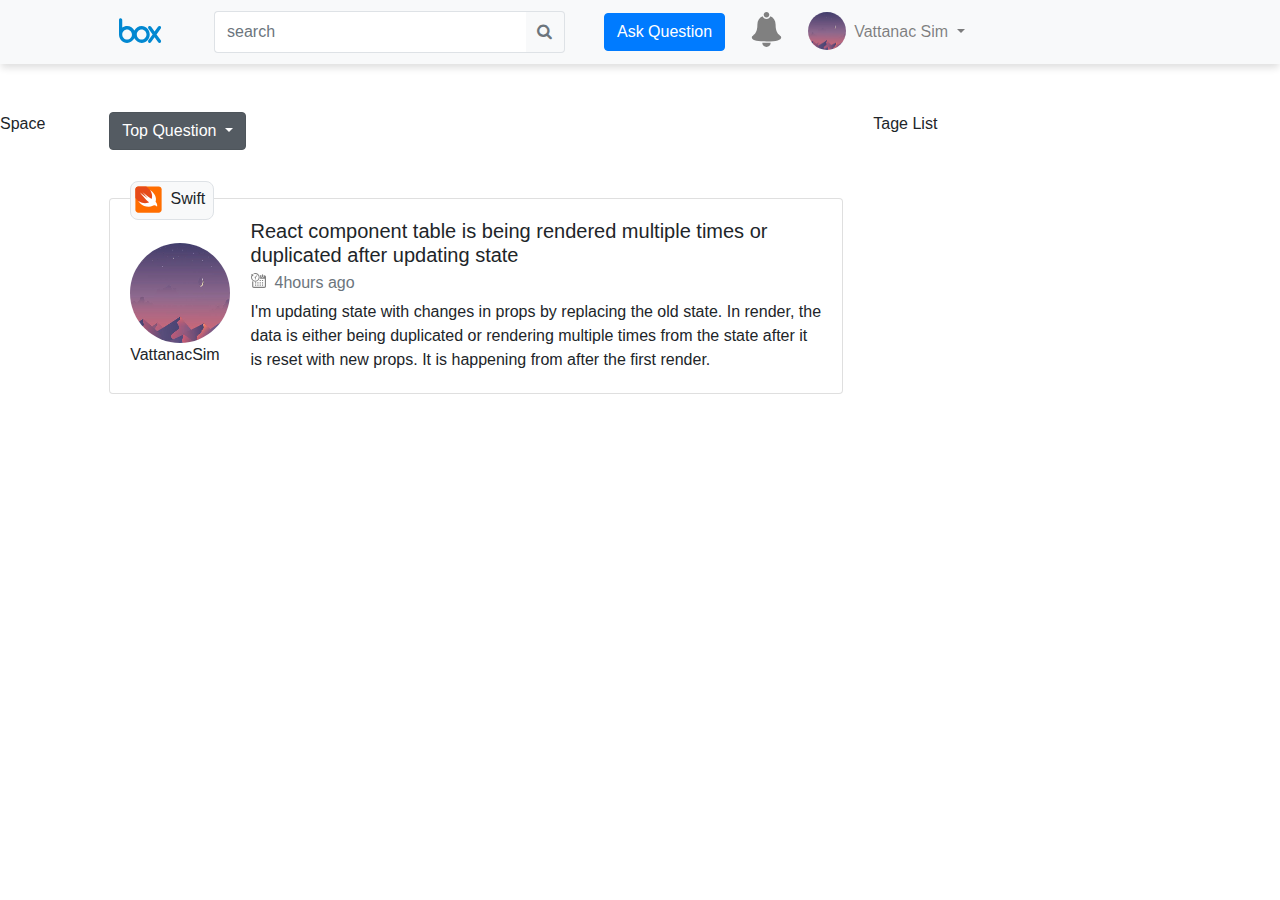
==== Html/index.html @ 42a47f4d "first commit" ====
<!DOCTYPE html>
<html lang="en">

<head>
    <meta charset="UTF-8" />
    <meta name="viewport" content="width=device-width, initial-scale=1.0" />
    <meta http-equiv="X-UA-Compatible" content="ie=edge" />
    <title>Document</title>

    <link rel="icon" href="../Resources/box.svg" />
    <link rel="stylesheet" href="https://cdnjs.cloudflare.com/ajax/libs/font-awesome/4.7.0/css/font-awesome.min.css">
    <link rel="stylesheet" href="https://use.fontawesome.com/releases/v5.6.3/css/all.css" integrity="sha384-UHRtZLI+pbxtHCWp1t77Bi1L4ZtiqrqD80Kn4Z8NTSRyMA2Fd33n5dQ8lWUE00s/"
        crossorigin="anonymous" />
    <link rel="stylesheet" href="../CSS/Homestyle.css">
    <link rel="stylesheet" href="https://maxcdn.bootstrapcdn.com/bootstrap/4.0.0/css/bootstrap.min.css" integrity="sha384-Gn5384xqQ1aoWXA+058RXPxPg6fy4IWvTNh0E263XmFcJlSAwiGgFAW/dAiS6JXm"
        crossorigin="anonymous" />
    <script src="https://code.jquery.com/jquery-3.2.1.slim.min.js" integrity="sha384-KJ3o2DKtIkvYIK3UENzmM7KCkRr/rE9/Qpg6aAZGJwFDMVNA/GpGFF93hXpG5KkN"
        crossorigin="anonymous"></script>
    <script src="https://cdnjs.cloudflare.com/ajax/libs/popper.js/1.12.9/umd/popper.min.js" integrity="sha384-ApNbgh9B+Y1QKtv3Rn7W3mgPxhU9K/ScQsAP7hUibX39j7fakFPskvXusvfa0b4Q"
        crossorigin="anonymous"></script>
    <script src="https://maxcdn.bootstrapcdn.com/bootstrap/4.0.0/js/bootstrap.min.js" integrity="sha384-JZR6Spejh4U02d8jOt6vLEHfe/JQGiRRSQQxSfFWpi1MquVdAyjUar5+76PVCmYl"
        crossorigin="anonymous"></script>
</head>

<body>
    <nav class="navbar navbar-expand-lg navbar-light bg-light">
        <button class="navbar-toggler" type="button" data-toggle="collapse" data-target="#navbarSupportedContent"
            aria-controls="navbarSupportedContent" aria-expanded="false" aria-label="Toggle navigation">
            <span class="navbar-toggler-icon"></span>
        </button>

        <div class="collapse navbar-collapse" id="navbarSupportedContent">

            <a href="#">
                <img src="../Resources/box.svg" alt="logo" style="margin-left: 100px;">
            </a>


            <div class="searchbar input-group col-md-4 ">
                <input class="form-control py-2 border-right-0 border" type="search" placeholder="search" id="example-search-input">
                <span class="input-group-append">
                    <button class=" btn btn-outline-secondary border-left-0 border" type="button">
                        <i class="fa fa-search"></i>
                    </button>
                </span>
            </div>


            <button type="button" class="askbtn btn btn-primary">Ask Question</button>

            <ul class="mynav navbar-nav mr-auto">
                <img class="ml-4" src="../Resources/bell.svg" style="width:35px;height:35px" alt="">
                <img class="ml-4" src="../Resources/profilepic.jpg" style="width:38px;height:38px;border-radius:50%"
                    alt="">
                <li class="nav-item dropdown ">
                    <a class="nav-link dropdown-toggle" href="#" id="navbarDropdown" role="button" data-toggle="dropdown"
                        aria-haspopup="true" aria-expanded="false">
                        Vattanac Sim
                    </a>
                    <div class="dropdown-menu" aria-labelledby="navbarDropdown">
                        <a class="dropdown-item" href="#">Profile</a>
                        <a class="dropdown-item" href="#">Setting</a>
                        <div class="dropdown-divider"></div>
                        <a class="dropdown-item" href="#">
                            LogOut &nbsp;<i class="fas fa-sign-out-alt" style="color:gray"></i>
                        </a>
                    </div>
                </li>

            </ul>
        </div>
    </nav>
    <!-- End Navbar -->

    <div class="row mt-5">
        <div class="col-md-1 col-12">Space</div>
        <div class="col-md-7 col-12 ml-3 ml-md-0">

            <!-- Start Dropdown -->
            <div class="dropdown show">
                <a class="btn btn-secondary dropdown-toggle" href="#" role="button" id="dropdownMenuLink" data-toggle="dropdown"
                    aria-haspopup="true" aria-expanded="false">
                    Top Question
                </a>

                <div class="dropdown-menu" aria-labelledby="dropdownMenuLink">
                    <a class="dropdown-item" href="#">Top Question</a>
                    <a class="dropdown-item" href="#">Top Vote</a>

                </div>
            </div>
            <!-- Start Dropdown -->

            <div>
                <!-- <img class="ml-4" src="../Resources/profilepic.jpg" style="width:38px;height:38px;border-radius:50%"
                    alt=""> -->
                <!-- start Card -->
                <div class="card mt-5" style="width: 100%">
                    <div class="card-body">
                            <div class="float-right border bg-light rounded" style="position: absolute; top:-18px;border-radius: 8px !important; ">
                                    <img src="../Resources/swift.svg" class="mr-0  col-12" style="width: 35px;padding-left: 0px;padding-right: 0px;" alt="">
                                    <label for="" class="pr-2 ">Swift</label>
                                </div>
                        <div class="row">
                            <div class="mt-4 userArea col-2">
                                <img class="qprofile" src="../Resources/profilepic.jpg" alt="">
                                <p class="qname text-xs-center">VattanacSim</p>
                            </div>

                            <div class="col-sm-10 col-md-10 col-12">
                                <h5 class="card-title">React component table is being rendered multiple times or
                                    duplicated after updating state</h5>
                                <div class="">
                                    <img class="test" src="../Resources/date.svg" style="width:15px;height:15px;" alt="">
                                    <h6 class="ml-4 card-subtitle mb-2 text-muted">4hours ago</h6>
                                </div>

                                <p class="card-text">I'm updating state with changes in props by replacing the old
                                    state. In render, the data is either being duplicated or rendering multiple times
                                    from the state after it is reset with new props. It is happening from after the
                                    first render.</p>
                            </div>

                        </div>
                    </div>
                </div>
                <!-- end Card -->


            </div>

        </div>
        <div class="col-md-4 col-12">Tage List</div>
    </div>
</body>

</html>
---- CSS/Homestyle.css ----
.searchbar{
  padding-left: 50px !important;
}
.qprofile, .qname{
  display: block;
  width:100px;
  height:100px;
  border-radius:50%;
  margin: auto;
}
.mynav img{
   margin-left: 25px; 
}
.qname{
  height: 30px !important;
}
.askbtn{
  margin-left: 24px;
}
.test{
  display: inline-block;
  float: left;
  clear: left;
}
@media(max-width:992px){
  .searchbar{
    padding-left: 0px !important;
  }
  .askbtn{
    margin-left: 0px !important;
    margin-top: 15px;
    /* padding-left: 0 !important ; */
  }
  .mynav img{
    margin-top: 15px;
  }
 
}
@media(max-widtth:375px){
 
}

.navbar {
  -webkit-box-shadow: 0px 5px 7px -1px rgb(224, 224, 224);
-moz-box-shadow: 0px 5px 7px -1px rgb(224, 224, 224);
box-shadow: 0px 5px 7px -1px rgb(224, 224, 224);
}
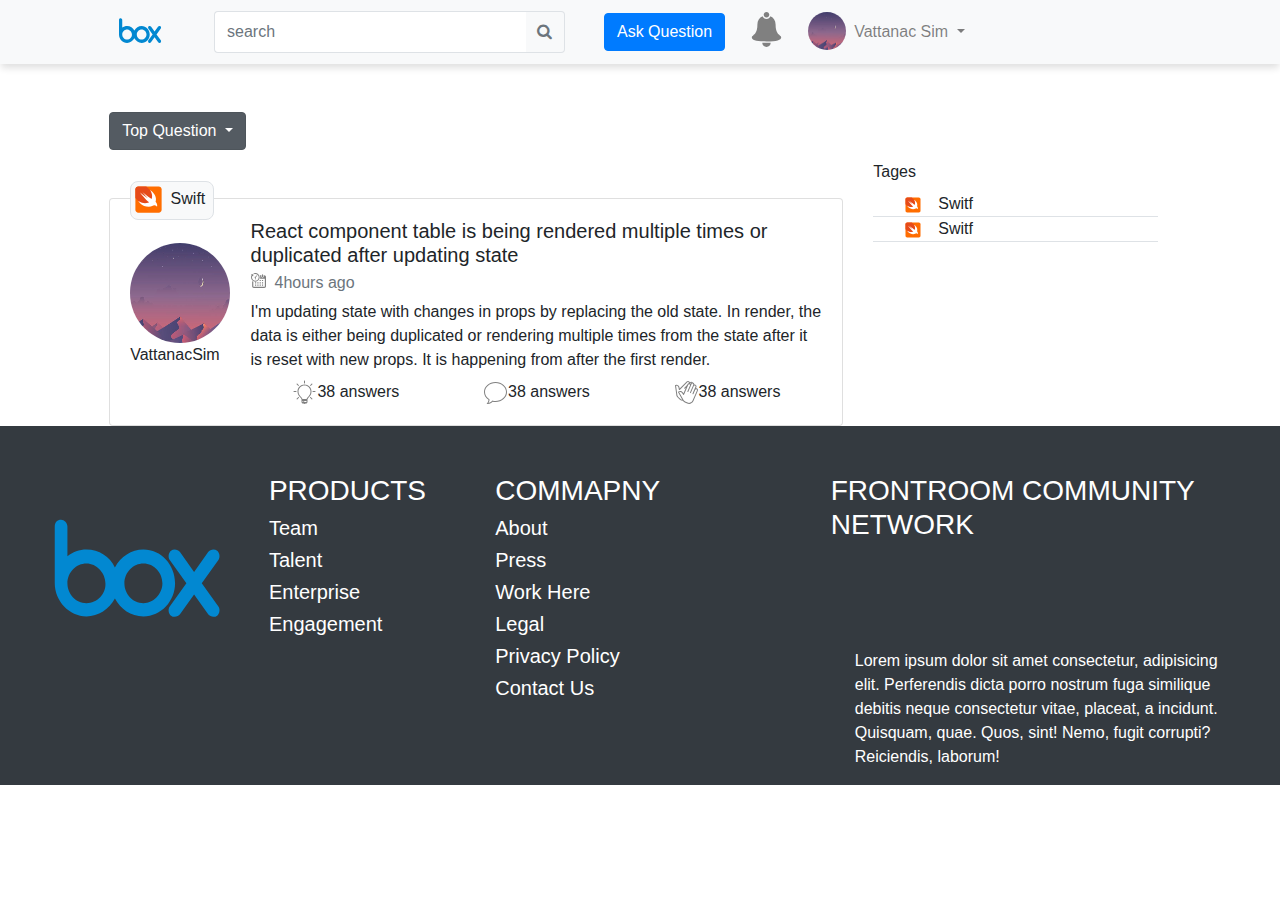
==== commit 0829df76: "update everything" ====
--- a/Html/index.html
+++ b/Html/index.html
@@ -73,8 +73,8 @@
     <!-- End Navbar -->
 
     <div class="row mt-5">
-        <div class="col-md-1 col-12">Space</div>
-        <div class="col-md-7 col-12 ml-3 ml-md-0">
+        <div class="col-md-1 col-12">&nbsp;</div>
+        <div class="col-md-7 col-12 ml-3  ml-md-0">
 
             <!-- Start Dropdown -->
             <div class="dropdown show">
@@ -97,10 +97,11 @@
                 <!-- start Card -->
                 <div class="card mt-5" style="width: 100%">
                     <div class="card-body">
-                            <div class="float-right border bg-light rounded" style="position: absolute; top:-18px;border-radius: 8px !important; ">
-                                    <img src="../Resources/swift.svg" class="mr-0  col-12" style="width: 35px;padding-left: 0px;padding-right: 0px;" alt="">
-                                    <label for="" class="pr-2 ">Swift</label>
-                                </div>
+                        <div class="float-right border bg-light rounded" style="position: absolute; top:-18px;border-radius: 8px !important; ">
+                            <img src="../Resources/swift.svg" class="mr-0  col-12" style="width: 35px;padding-left: 0px;padding-right: 0px;"
+                                alt="">
+                            <label for="" class="pr-2 ">Swift</label>
+                        </div>
                         <div class="row">
                             <div class="mt-4 userArea col-2">
                                 <img class="qprofile" src="../Resources/profilepic.jpg" alt="">
@@ -108,17 +109,33 @@
                             </div>
 
                             <div class="col-sm-10 col-md-10 col-12">
-                                <h5 class="card-title">React component table is being rendered multiple times or
-                                    duplicated after updating state</h5>
-                                <div class="">
-                                    <img class="test" src="../Resources/date.svg" style="width:15px;height:15px;" alt="">
-                                    <h6 class="ml-4 card-subtitle mb-2 text-muted">4hours ago</h6>
+
+                                <div>
+                                    <h5 class="card-title">React component table is being rendered multiple times or
+                                        duplicated after updating state</h5>
+                                    <div class="">
+                                        <img class="test" src="../Resources/date.svg" style="width:15px;height:15px;"
+                                            alt="">
+                                        <h6 class="ml-4 card-subtitle mb-2 text-muted">4hours ago</h6>
+                                    </div>
+
+                                    <p class="card-text">I'm updating state with changes in props by replacing the old
+                                        state. In render, the data is either being duplicated or rendering multiple
+                                        times
+                                        from the state after it is reset with new props. It is happening from after the
+                                        first render.</p>
                                 </div>
-
-                                <p class="card-text">I'm updating state with changes in props by replacing the old
-                                    state. In render, the data is either being duplicated or rendering multiple times
-                                    from the state after it is reset with new props. It is happening from after the
-                                    first render.</p>
+                                <div class="d-flex justify-content-around mt-2">
+                                    <span><img src="../Resources/answer.svg" style="width:25px;height:25px" alt="">38
+                                        answers</span>
+                                    <span><img src="../Resources/comment.svg" style="width:25px;height:25px" alt="">38
+                                        answers</span>
+                                    <span><img src="../Resources/vote.svg" style="width:25px;height:25px" alt="">38
+                                        answers</span>
+
+
+                                </div>
+
                             </div>
 
                         </div>
@@ -130,7 +147,65 @@
             </div>
 
         </div>
-        <div class="col-md-4 col-12">Tage List</div>
+        <!-- Start Tage -->
+        <div class="col-md-4 col-12 ">
+            <div class="mt-5 ">
+                <label for="">Tages</label>
+                <div class="border-bottom mr-5 col-12" style="width:70%">
+                    <img src="../Resources/swift.svg" class="col-12" style=" width: 50px;" alt="">Switf
+                </div>
+                <div class="border-bottom mr-5 col-12" style="width:70%">
+                    <img src="../Resources/swift.svg" class="col-12" style=" width: 50px;" alt="">Switf
+                </div>
+
+            </div>
+        </div>
+        <!-- End Tage -->
+
+        <!-- Start Footer -->
+
+       
+            <div class="col-12">
+                <div class="row bg-dark text-white pt-5 d-flex justify-content-center">
+                    <div class="col-md-2 mr-0 mt-sm-0 mt-5">
+
+                        <img src="../Resources/box.svg" style="width:100%" alt="image logo" class="navbar-brand mr-0 pr-0">
+
+                    </div>
+                    <div class="b col-md-2 ml-2">
+                        <h3>PRODUCTS</h3>
+                        <h5>Team</h5>
+                        <h5>Talent</h5>
+                        <h5>Enterprise</h5>
+                        <h5>Engagement</h5>
+                    </div>
+                    <div class="b col-md-3 ml-2">
+                        <h3>COMMAPNY</h3>
+                        <h5>About</h5>
+                        <h5>Press</h5>
+                        <h5>Work Here</h5>
+                        <h5>Legal</h5>
+                        <h5>Privacy Policy</h5>
+                        <h5>Contact Us</h5>
+                    </div>
+                    <div class="b col-md-4 ml-2">
+                        <h3>FRONTROOM COMMUNITY NETWORK</h3>
+                        <div class="pl-4">
+                            <i class="fab fa-facebook-square mr-3" style="font-size:50px"></i>
+                            <i class="fab fa-blogger  mr-3" style="font-size:50px"></i>
+                            <i class="fab fa-github  mr-3" style="font-size:50px"></i>
+                            <i class="fas fa-globe  mr-3" style="font-size:50px"></i>
+                            <i class="fab fa-youtube  mr-3" style="font-size:50px"></i>
+                        </div>
+                        <p class="pl-4 mt-4">Lorem ipsum dolor sit amet consectetur, adipisicing elit. Perferendis
+                            dicta porro nostrum fuga similique debitis neque consectetur vitae, placeat, a incidunt.
+                            Quisquam, quae. Quos, sint! Nemo, fugit corrupti? Reiciendis, laborum!</p>
+
+                    </div>
+                </div>
+            </div>
+     
+        <!-- End Footer -->
     </div>
 </body>
 
--- a/CSS/Homestyle.css
+++ b/CSS/Homestyle.css
@@ -1,3 +1,8 @@
+html, body {
+  max-width: 100%;
+  overflow-x: hidden;
+}
+
 .searchbar{
   padding-left: 50px !important;
 }
@@ -37,7 +42,7 @@
  
 }
 @media(max-widtth:375px){
- 
+  
 }
 
 .navbar {
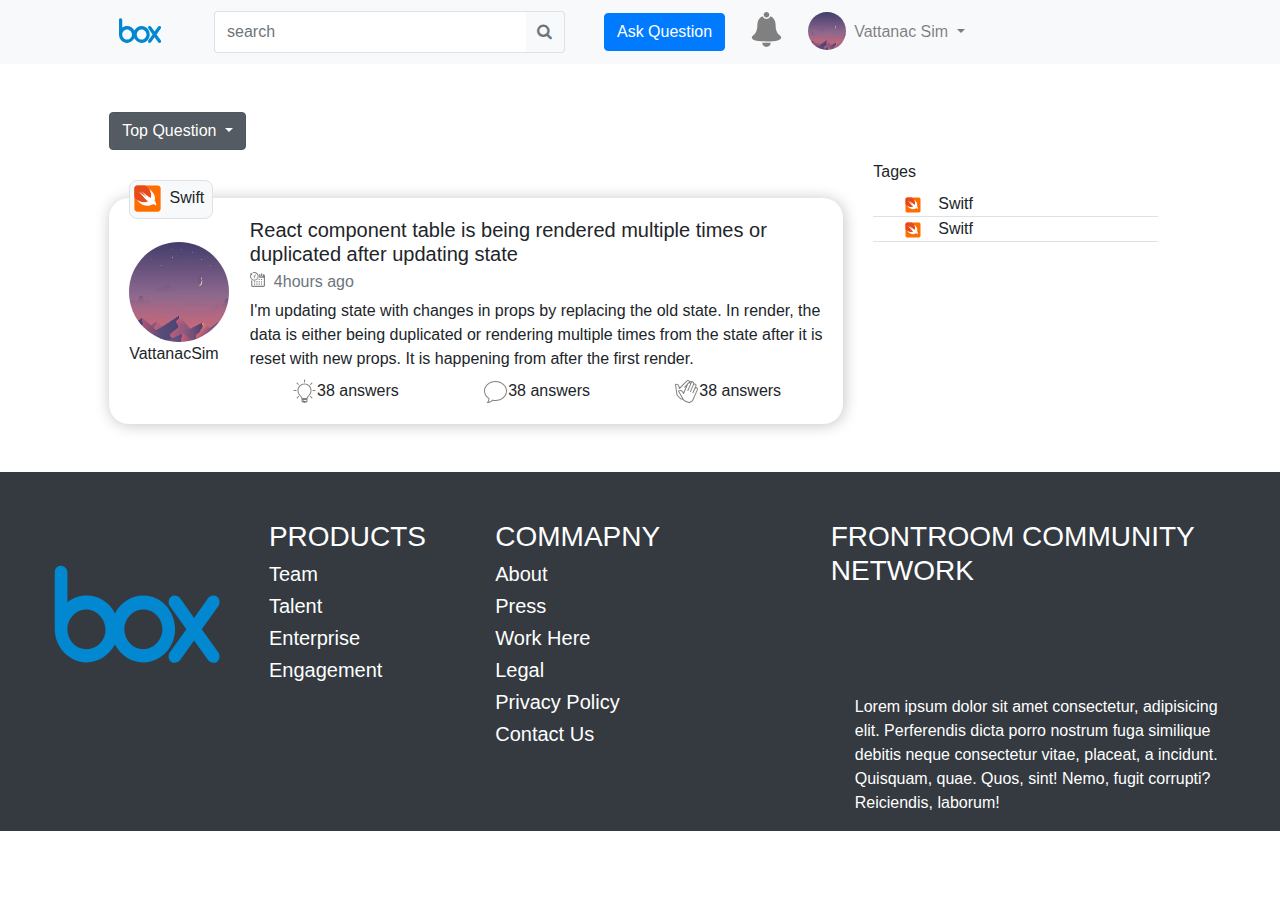
==== commit d8c7c416: "update card" ====
--- a/Html/index.html
+++ b/Html/index.html
@@ -94,8 +94,9 @@
             <div>
                 <!-- <img class="ml-4" src="../Resources/profilepic.jpg" style="width:38px;height:38px;border-radius:50%"
                     alt=""> -->
+
                 <!-- start Card -->
-                <div class="card mt-5" style="width: 100%">
+                <div class="mycard card mt-5" style="width: 100%">
                     <div class="card-body">
                         <div class="float-right border bg-light rounded" style="position: absolute; top:-18px;border-radius: 8px !important; ">
                             <img src="../Resources/swift.svg" class="mr-0  col-12" style="width: 35px;padding-left: 0px;padding-right: 0px;"
@@ -165,7 +166,7 @@
         <!-- Start Footer -->
 
        
-            <div class="col-12">
+            <div class="col-12 mt-5">
                 <div class="row bg-dark text-white pt-5 d-flex justify-content-center">
                     <div class="col-md-2 mr-0 mt-sm-0 mt-5">
 
--- a/CSS/Homestyle.css
+++ b/CSS/Homestyle.css
@@ -27,6 +27,10 @@
   float: left;
   clear: left;
 }
+.mycard{
+   border-radius: 20px !important;
+   border: none !important;
+}
 @media(max-width:992px){
   .searchbar{
     padding-left: 0px !important;
@@ -45,8 +49,15 @@
   
 }
 
-.navbar {
-  -webkit-box-shadow: 0px 5px 7px -1px rgb(224, 224, 224);
--moz-box-shadow: 0px 5px 7px -1px rgb(224, 224, 224);
-box-shadow: 0px 5px 7px -1px rgb(224, 224, 224);
+.navbar, {
+  -webkit-box-shadow: 2px 5px 7px -1px rgb(224, 224, 224) !important;
+-moz-box-shadow: 0px 5px 7px -1px rgb(224, 224, 224) !important;
+box-shadow: 0px 5px 7px -1px rgb(224, 224, 224) !important;
+
+}
+.mycard{
+  -webkit-box-shadow: 1px 1px 15px 0px rgba(196,196,196,1) !important;
+  -moz-box-shadow: 1px 1px 15px 0px rgba(196,196,196,1) !important;
+  box-shadow: 1px 1px 15px 0px rgba(196,196,196,1) !important;
+  
 }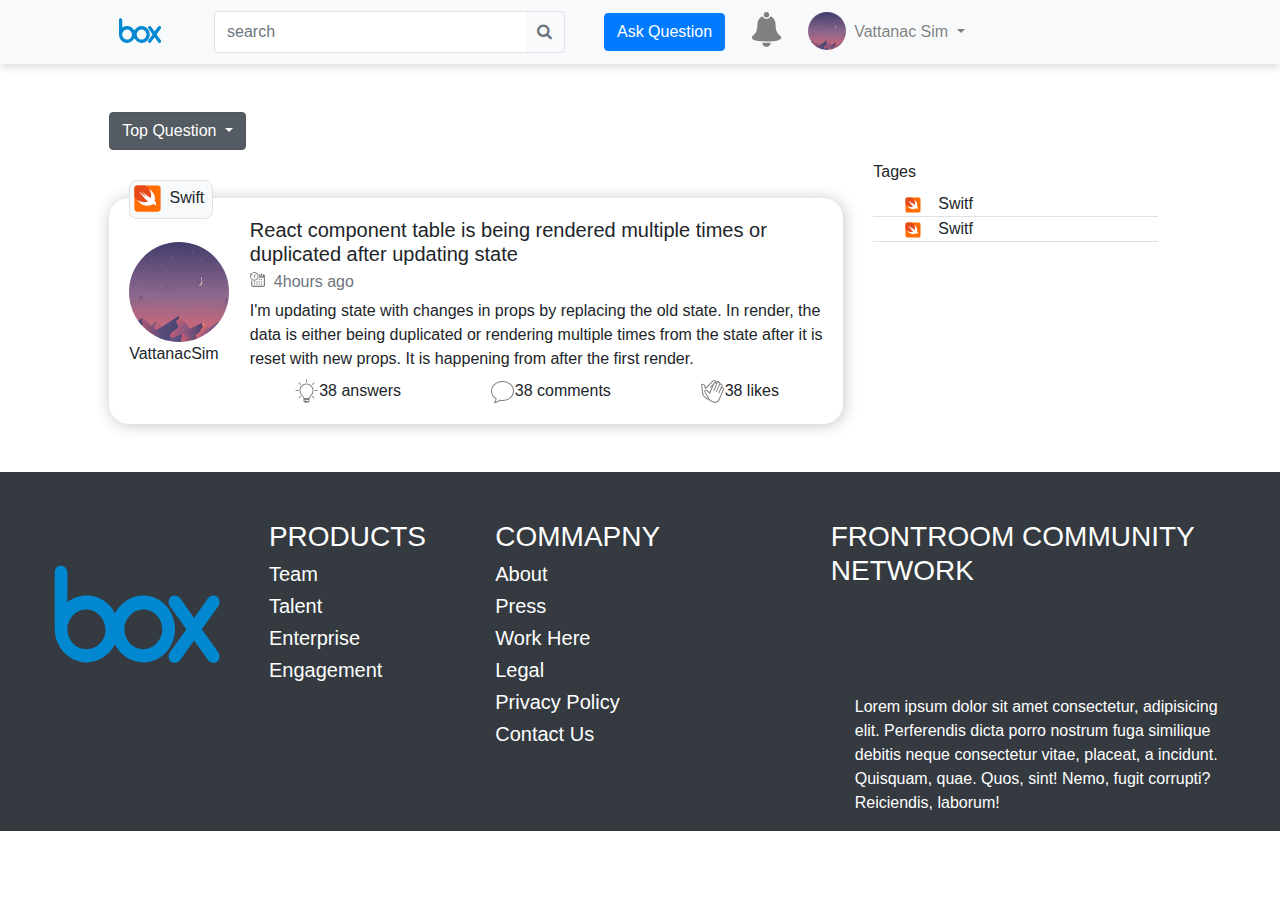
==== commit c762f88e: "update card" ====
--- a/Html/index.html
+++ b/Html/index.html
@@ -130,9 +130,9 @@
                                     <span><img src="../Resources/answer.svg" style="width:25px;height:25px" alt="">38
                                         answers</span>
                                     <span><img src="../Resources/comment.svg" style="width:25px;height:25px" alt="">38
-                                        answers</span>
+                                        comments</span>
                                     <span><img src="../Resources/vote.svg" style="width:25px;height:25px" alt="">38
-                                        answers</span>
+                                        likes</span>
 
 
                                 </div>
--- a/CSS/Homestyle.css
+++ b/CSS/Homestyle.css
@@ -49,7 +49,7 @@
   
 }
 
-.navbar, {
+.navbar {
   -webkit-box-shadow: 2px 5px 7px -1px rgb(224, 224, 224) !important;
 -moz-box-shadow: 0px 5px 7px -1px rgb(224, 224, 224) !important;
 box-shadow: 0px 5px 7px -1px rgb(224, 224, 224) !important;
